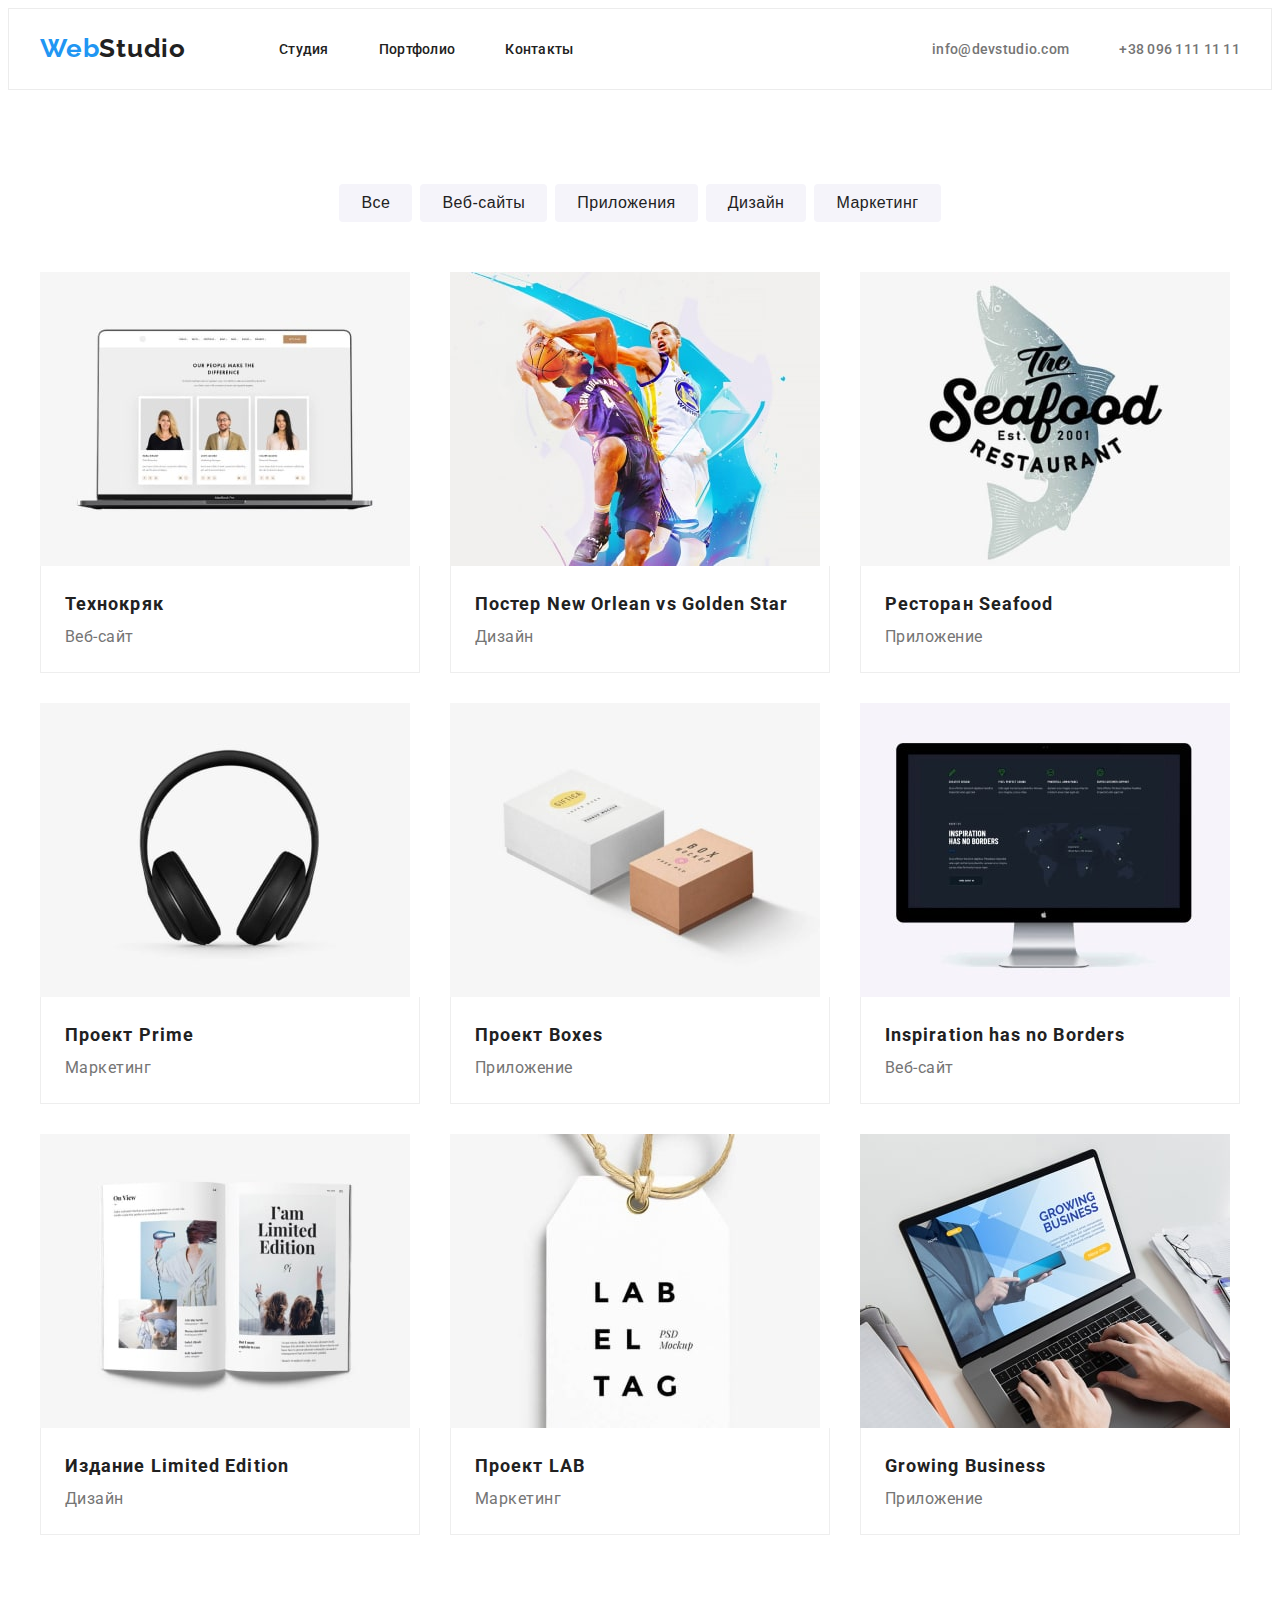
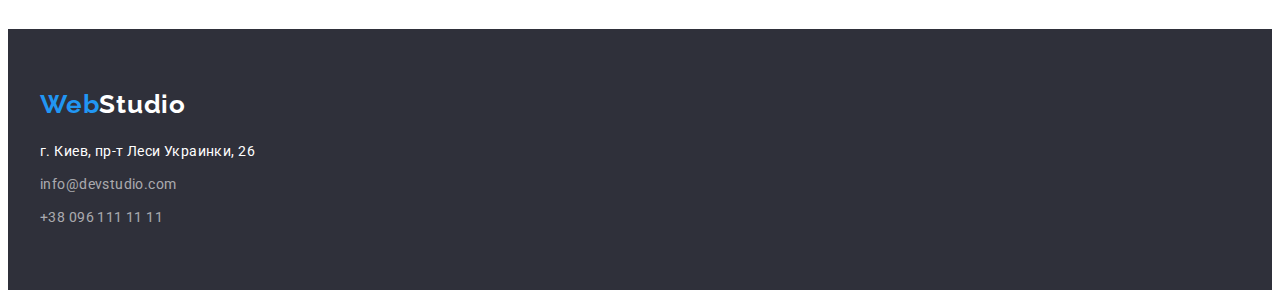
==== portfolio.html @ 81bf01bc "Клонировала" ====
<!DOCTYPE html>
<html lang="ru">
  <head>
    <meta charset="UTF-8" />
    <meta http-equiv="X-UA-Compatible" content="IE=edge" />
    <meta name="viewport" content="width=device-width, initial-scale=1.0" />
    <title>Document</title>
    <link rel="preconnect" href="https://fonts.googleapis.com" />
    <link rel="preconnect" href="https://fonts.gstatic.com" crossorigin />
    <link
      href="https://fonts.googleapis.com/css2?family=Raleway:wght@700&family=Roboto:wght@400;500;700;900&display=swap"
      rel="stylesheet"
    />
    <link
      rel="stylesheet"
      href="https://cdnjs.cloudflare.com/ajax/libs/modern-normalize/1.1.0/modern-normalize.min.css"
      integrity="sha512-wpPYUAdjBVSE4KJnH1VR1HeZfpl1ub8YT/NKx4PuQ5NmX2tKuGu6U/JRp5y+Y8XG2tV+wKQpNHVUX03MfMFn9Q=="
      crossorigin="anonymous"
      referrerpolicy="no-referrer"
    />
    <link rel="stylesheet" href="./css/styles.css" />
  </head>
  <body>
    <header class="header">
      <div class="container header-container">
        <nav class="navigation">
          <a href="" class="logo"><span class="accent">Web</span>Studio</a>
          <ul class="header-list list">
            <li class="header-item">
              <a href="./index.html" class="header-link">Студия</a>
            </li>
            <li class="header-item">
              <a href="./portfolio.html" class="header-link">Портфолио</a>
            </li>
            <li class="header-item">
              <a href="" class="header-link">Контакты</a>
            </li>
          </ul>
        </nav>
        <ul class="header-list-connect list">
          <li class="header-item">
            <a href="mailto:info@devstudio.com" class="header-link-mail"
              >info@devstudio.com</a
            >
          </li>
          <li class="header-item">
            <a href="tel:+380961111111" class="header-link-tel"
              >+38 096 111 11 11</a
            >
          </li>
        </ul>
      </div>
    </header>
    <main>
      <section class="prtf section">
        <div class="container">
          <ul class="prtf-list-btn list">
            <li class="prtf-item-btn">
              <button type="button" class="prtf-btn" style="cursor: pointer">
                Все
              </button>
            </li>
            <li class="prtf-item-btn">
              <button type="button" class="prtf-btn" style="cursor: pointer">
                Веб-сайты
              </button>
            </li>
            <li class="prtf-item-btn">
              <button type="button" class="prtf-btn" style="cursor: pointer">
                Приложения
              </button>
            </li>
            <li class="prtf-item-btn">
              <button type="button" class="prtf-btn" style="cursor: pointer">
                Дизайн
              </button>
            </li>
            <li class="prtf-item-btn">
              <button type="button" class="prtf-btn" style="cursor: pointer">
                Маркетинг
              </button>
            </li>
          </ul>

          <ul class="prtf-list list">
            <li class="prtf-item">
              <img
                src="./images/tehnokryak.jpg"
                alt="страница с сайтом"
                width="370"
                class="prtf-img"
              />
              <div class="prtf-title-content">
                <h4 class="prtf-title">Технокряк</h4>
                <p class="prtf-text">Веб-сайт</p>
              </div>
            </li>
            <li class="prtf-item">
              <img
                src="./images/basket.jpg"
                alt="баскетболисты"
                width="370"
                class="prtf-img"
              />
              <div class="prtf-title-content">
                <h4 class="prtf-title">Постер New Orlean vs Golden Star</h4>
                <p class="prtf-text">Дизайн</p>
              </div>
            </li>
            <li class="prtf-item">
              <img
                src="./images/seafood.jpg"
                alt="лого ресторана"
                width="370"
                class="prtf-img"
              />
              <div class="prtf-title-content">
                <h4 class="prtf-title">Ресторан Seafood</h4>
                <p class="prtf-text">Приложение</p>
              </div>
            </li>
            <li class="prtf-item">
              <img
                src="./images/naushniki.jpg"
                alt="наушники"
                width="370"
                class="prtf-img"
              />
              <div class="prtf-title-content">
                <h4 class="prtf-title">Проект Prime</h4>
                <p class="prtf-text">Маркетинг</p>
              </div>
            </li>
            <li class="prtf-item">
              <img
                src="./images/boxes.jpg"
                alt="две коробки"
                width="370"
                class="prtf-img"
              />
              <div class="prtf-title-content">
                <h4 class="prtf-title">Проект Boxes</h4>
                <p class="prtf-text">Приложение</p>
              </div>
            </li>
            <li class="prtf-item">
              <img
                src="./images/comp.jpg"
                alt="компьютер"
                width="370"
                class="prtf-img"
              />
              <div class="prtf-title-content">
                <h4 class="prtf-title">Inspiration has no Borders</h4>
                <p class="prtf-text">Веб-сайт</p>
              </div>
            </li>
            <li class="prtf-item">
              <img
                src="./images/magazine.jpg"
                alt="журнал"
                width="370"
                class="prtf-img"
              />
              <div class="prtf-title-content">
                <h4 class="prtf-title">Издание Limited Edition</h4>
                <p class="prtf-text">Дизайн</p>
              </div>
            </li>
            <li class="prtf-item">
              <img
                src="./images/lab.jpg"
                alt="лейбл"
                width="370"
                class="prtf-img"
              />
              <div class="prtf-title-content">
                <h4 class="prtf-title">Проект LAB</h4>
                <p class="prtf-text">Маркетинг</p>
              </div>
            </li>
            <li class="prtf-item">
              <img
                src="./images/tablet.jpg"
                alt="планшет"
                width="370"
                class="prtf-img"
              />
              <div class="prtf-title-content">
                <h4 class="prtf-title">Growing Business</h4>
                <p class="prtf-text">Приложение</p>
              </div>
            </li>
          </ul>
        </div>
      </section>
    </main>
    <footer class="footer">
      <div class="container">
        <div class="footer-logo-content">
          <a href="" class="footer-logo"
            >Web<span class="footer-accent">Studio</span></a
          >
        </div>
        <address>
          <ul class="footer-list list">
            <li class="footer-item">
              <a
                href="https://goo.gl/maps/QjUmSCMM7ue8ymKq8"
                target="_blank"
                rel="noopener noreferrer nofollow"
                class="footer-link"
                >г. Киев, пр-т Леси Украинки, 26</a
              >
            </li>
            <li class="footer-item">
              <a href="mailto:info@devstudio.com" class="footer-link-mail"
                >info@devstudio.com</a
              >
            </li>
            <li class="footer-item">
              <a href="tel:+380961111111" class="footer-link-tel"
                >+38 096 111 11 11</a
              >
            </li>
          </ul>
        </address>
      </div>
    </footer>
  </body>
</html>
---- css/styles.css ----
:root {
  --header-text-color: #757575;
  --background: #2f303a;
  --color-nav: #2196f3;
}
p,
h1,
h2,
h3,
h4,
h5,
h6 {
  margin: 0;
}
ul {
  margin: 0;
  padding: 0;
}
img {
  display: block;
  max-width: 100%;
  height: auto;
}
button {
  cursor: pointer;
}

body {
  font-family: "Raleway", sans-serif;
  font-family: "Roboto", sans-serif;
  color: #757575;
}
.list {
  list-style: none;
}
a {
  text-decoration: none;
}

.container {
  width: 1200px;
  padding-left: 15px;
  padding-right: 15px;
  margin: 0 auto;
}

.section {
  padding-top: 94px;
  padding-bottom: 94px;
}

.logo {
  font-family: Raleway;
  font-weight: bold;
  font-size: 26px;
  line-height: 1.19;
  letter-spacing: 0.03em;
  color: #212121;
  margin-right: 93px;
}
.accent {
  color: #2196f3;
}

.header {
  padding-top: 24px;
  padding-bottom: 25px;
  border: 1px solid #ececec;
}

.header-container {
  display: flex;
  align-items: center;
}

.navigation {
  display: flex;
  align-items: center;
}

.header-list {
  display: flex;
}

.header-list-connect {
  display: flex;
  margin-left: auto;
}

.header-item + .header-item {
  margin-left: 50px;
}

.header-link {
  font-weight: 500;
  font-size: 14px;
  line-height: 1.14;
  letter-spacing: 0.02em;
  color: #212121;
  padding: 32px 0;
}
.header-link:hover,
.header-link:focus {
  color: var(--color-nav);
}
.header-link-mail,
.header-link-tel {
  font-weight: 500;
  font-size: 14px;
  line-height: 1.14;
  letter-spacing: 0.02em;
  color: #757575;
  padding: 30px 0;
}
.header-link-mail:hover,
.header-link-tel:hover,
.header-link-mail:focus,
.header-link-tel:focus {
  color: var(--color-nav);
}
/* main */

.hero {
  background: var(--background);
  padding-top: 200px;
  padding-bottom: 200px;
}
.title {
  font-weight: 900;
  font-size: 44px;
  line-height: 1.36;
  text-align: center;
  letter-spacing: 0.06em;
  text-transform: uppercase;
  color: #ffffff;
  margin-bottom: 30px;
}
.btn {
  background: #2196f3;
  box-shadow: 0px 4px 4px rgba(0, 0, 0, 0.15);
  border-radius: 4px;
  border: none;
  font-weight: bold;
  font-size: 16px;
  line-height: 1.87;
  display: flex;
  justify-content: center;
  align-items: center;

  letter-spacing: 0.06em;
  color: #ffffff;
  min-width: 200px;
  height: 50px;
}

.btn-content {
  display: flex;
  justify-content: center;
}

.info-list {
  display: flex;
  justify-content: space-between;
}
.info-item + .info-item {
  margin-left: 30px;
}
.info-name {
  font-weight: bold;
  font-size: 14px;
  line-height: 1.14;
  letter-spacing: 0.03em;
  text-transform: uppercase;
  color: #212121;
  margin-bottom: 10px;
}

.info-text {
  width: 270px;
  height: 75px;
}

.info-text {
  font-size: 14px;
  line-height: 1.71;
  letter-spacing: 0.03em;
  color: var(--header-text-color);
}

.action {
  padding-bottom: 94px;
}

.action-list {
  display: flex;
}

.action-item + .action-item {
  margin-left: 30px;
}

.action-title {
  font-weight: bold;
  font-size: 36px;
  line-height: 1.16;
  text-align: center;
  letter-spacing: 0.03em;
  color: #212121;
  margin-bottom: 50px;
}
/*----------------Наша команда------------------*/
.team {
  background: #f5f4fa;
}
.team-title {
  font-weight: bold;
  font-size: 36px;
  line-height: 1.16;
  text-align: center;
  letter-spacing: 0.03em;
  color: #212121;
  margin-bottom: 50px;
}

.team-list {
  display: flex;
}

.team-item {
  background: #ffffff;
  box-shadow: 0px 1px 3px rgba(0, 0, 0, 0.12), 0px 1px 1px rgba(0, 0, 0, 0.14),
    0px 2px 1px rgba(0, 0, 0, 0.2);
  border-radius: 0px 0px 4px 4px;
}

.team-item + .team-item {
  margin-left: 30px;
}

.team-name-content {
  padding-top: 30px;
  padding-bottom: 30px;
}
.team-name {
  font-weight: 500;
  font-size: 16px;
  line-height: 1.18;
  text-align: center;
  letter-spacing: 0.03em;
  color: #212121;
  margin-bottom: 10px;
}
.team-position {
  font-size: 16px;
  line-height: 1.18;
  text-align: center;
  letter-spacing: 0.03em;
  color: var(--header-text-color);
}
/*-------------FOOTER---------------*/
.footer {
  background: var(--background);
  padding-top: 60px;
  padding-bottom: 60px;
}

.footer-logo-content {
  margin-bottom: 20px;
}
.footer-logo {
  font-family: Raleway;
  font-weight: bold;
  font-size: 26px;
  line-height: 1.19;
  letter-spacing: 0.03em;
  color: #2196f3;
}

.footer-accent {
  color: #ffffff;
}

.footer-item:nth-child(-n + 2) {
  margin-bottom: 9px;
}

.footer-link {
  font-style: normal;
  font-weight: normal;
  font-size: 14px;
  line-height: 1.71;
  letter-spacing: 0.03em;
  color: #ffffff;
}
.footer-link-mail,
.footer-link-tel {
  font-style: normal;
  font-weight: normal;
  font-size: 14px;
  line-height: 1.71;
  letter-spacing: 0.03em;
  color: rgba(255, 255, 255, 0.6);
  margin-top: 9px;
}
.footer-link-mail:hover,
.footer-link-tel:hover,
.footer-link:hover,
.footer-link-mail:focus,
.footer-link-tel:focus,
.footer-link:focus {
  color: var(--color-nav);
}
/*------------------------- Портфолио------------------------------- */
.prtf-list-btn {
  display: flex;
  justify-content: center;
  margin-bottom: 50px;
}

.prtf-item-btn + .prtf-item-btn {
  margin-left: 8px;
}

.prtf-btn {
  background: #f5f4fa;
  border-radius: 4px;
  border: none;
  font-weight: 500;
  font-size: 16px;
  line-height: 1.62;
  text-align: center;
  letter-spacing: 0.03em;
  color: #212121;
  padding: 6px 22px;
}

.prtf-btn:hover,
.prtf-btn:focus {
  background: #2196f3;
  color: #ffffff;
  border: none;
}

.prtf-list {
  display: flex;
  flex-wrap: wrap;
  margin-left: -30px;
}

.prtf-item {
  width: calc(100% / 3 - 30px);
  margin-left: 30px;
  background: #ffffff;
}

.prtf-item:nth-child(-n + 6) {
  margin-bottom: 30px;
}

.prtf-title-content {
  padding: 20px 24px;
  background: #ffffff;
  border-right: 1px solid #eeeeee;
  border-bottom: 1px solid #eeeeee;
  border-left: 1px solid #eeeeee;
}

.prtf-title {
  font-weight: bold;
  font-size: 18px;
  line-height: 2;
  letter-spacing: 0.06em;
  color: #212121;
}
.prtf-text {
  font-size: 16px;
  line-height: 30px;
  letter-spacing: 0.03em;
  color: #757575;
}
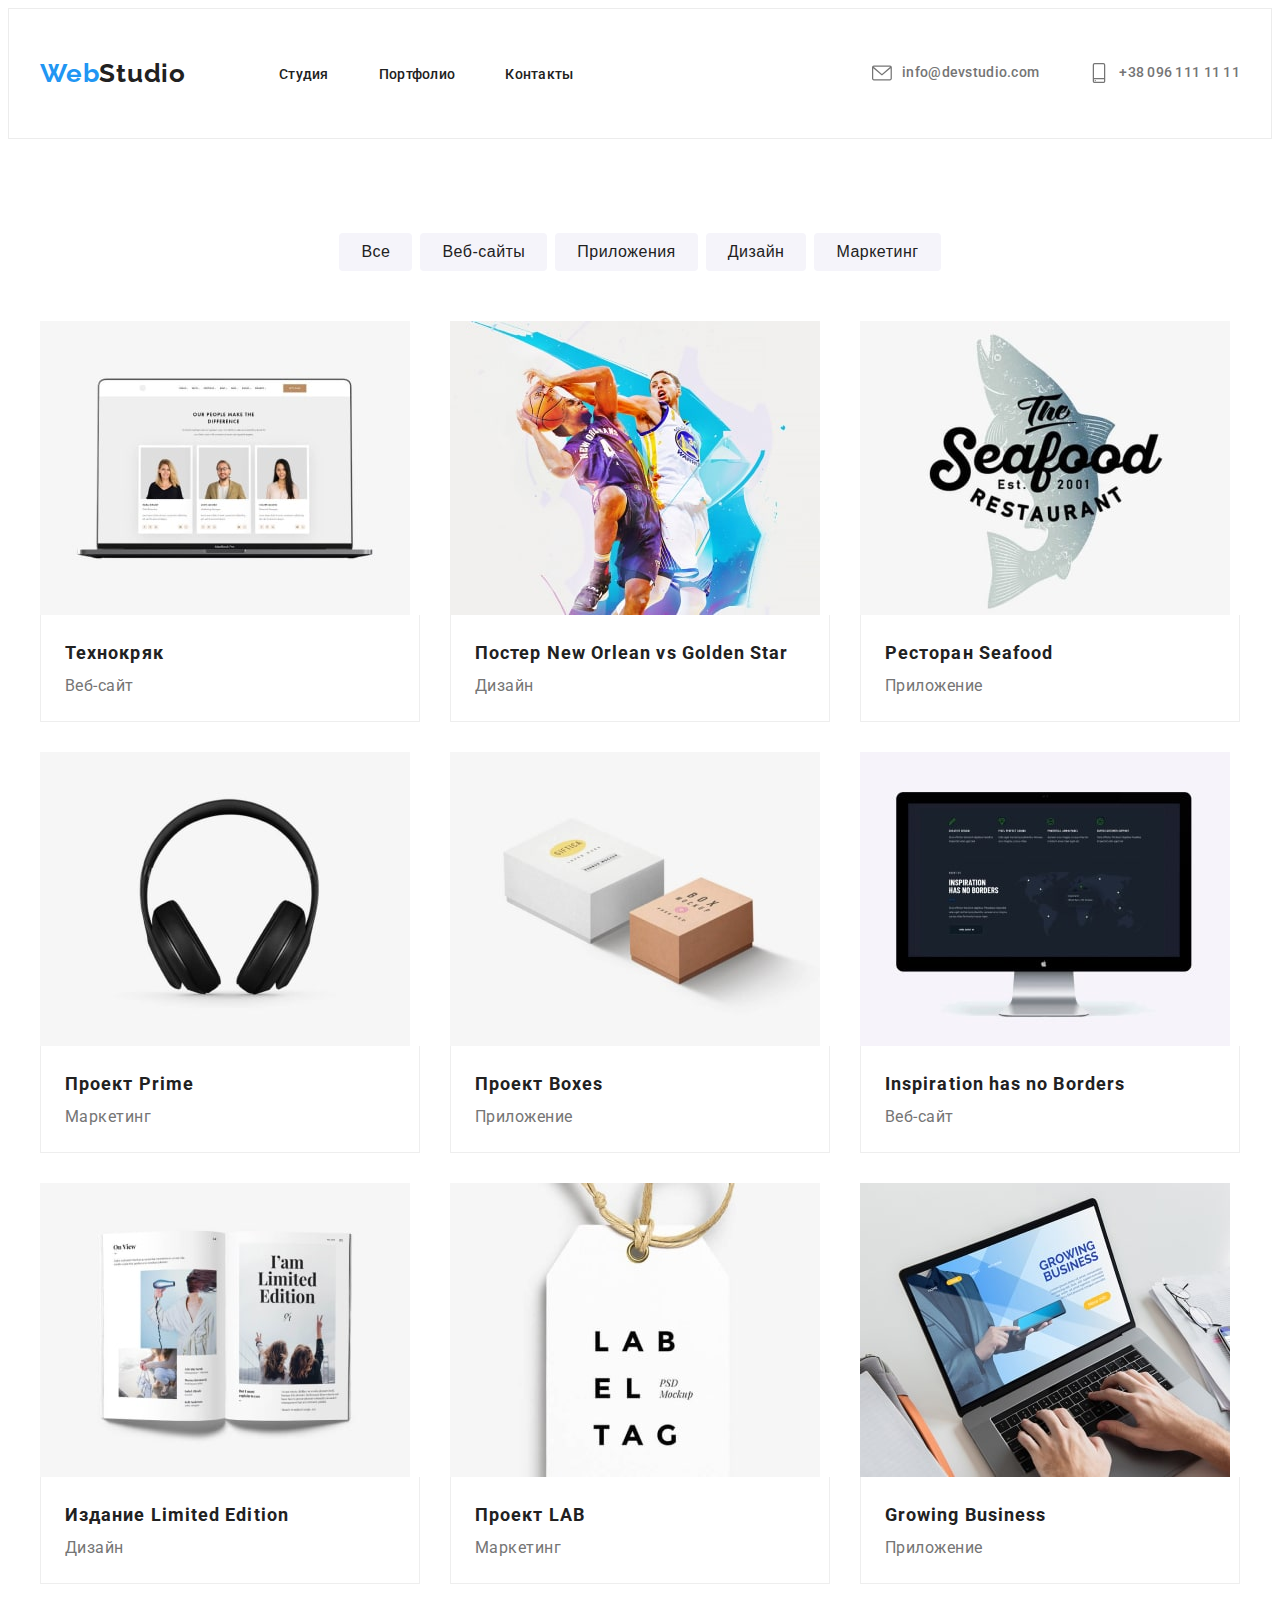
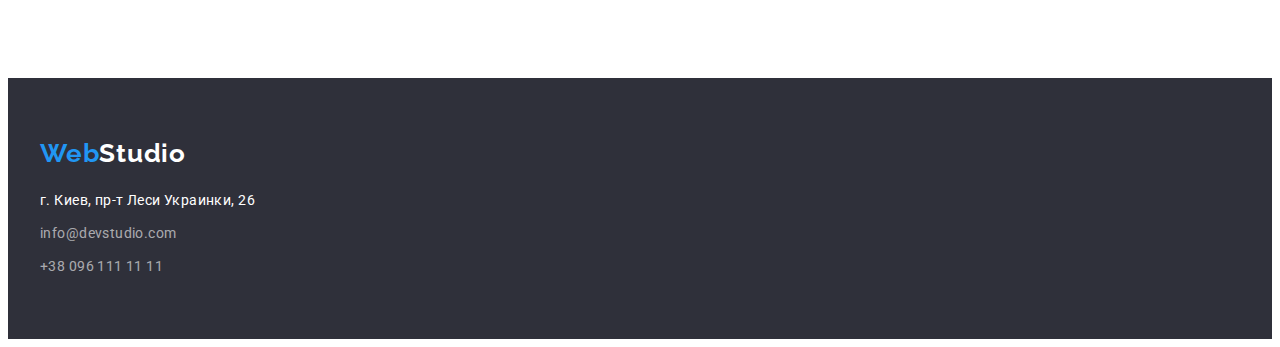
==== commit 4811a4bf: "header-link" ====
--- a/portfolio.html
+++ b/portfolio.html
@@ -39,13 +39,19 @@
         </nav>
         <ul class="header-list-connect list">
           <li class="header-item">
-            <a href="mailto:info@devstudio.com" class="header-link-mail"
-              >info@devstudio.com</a
+            <a href="mailto:info@devstudio.com" class="header-link-mail">
+              <svg class="header-link-icon" width="20" height="20">
+                <use href="./images/icons.svg#icon-envelope"></use>
+              </svg>
+              info@devstudio.com</a
             >
           </li>
           <li class="header-item">
-            <a href="tel:+380961111111" class="header-link-tel"
-              >+38 096 111 11 11</a
+            <a href="tel:+380961111111" class="header-link-tel">
+              <svg class="header-link-icon" width="20" height="20">
+                <use href="./images/icons.svg#icon-smartphone"></use>
+              </svg>
+              +38 096 111 11 11</a
             >
           </li>
         </ul>
--- a/css/styles.css
+++ b/css/styles.css
@@ -111,7 +111,16 @@
   letter-spacing: 0.02em;
   color: #757575;
   padding: 30px 0;
-}
+  display: flex;
+  align-items: center;
+  justify-content: center;
+}
+
+.header-link-icon {
+  fill: currentColor;
+  margin-right: 10px;
+}
+
 .header-link-mail:hover,
 .header-link-tel:hover,
 .header-link-mail:focus,
@@ -122,6 +131,15 @@
 
 .hero {
   background: var(--background);
+  background-image: linear-gradient(
+      rgba(47, 48, 58, 0.4),
+      rgba(47, 48, 58, 0.4)
+    ),
+    url(../images/hero-bg.jpg);
+  background-repeat: no-repeat;
+  background-position: center;
+  block-size: cover;
+  /* flex-grow: 1; */
   padding-top: 200px;
   padding-bottom: 200px;
 }
@@ -256,6 +274,36 @@
   text-align: center;
   letter-spacing: 0.03em;
   color: var(--header-text-color);
+  margin-bottom: 16px;
+}
+
+.team-social-list {
+  display: flex;
+  justify-content: center;
+}
+
+.team-social-link {
+  width: 44px;
+  height: 44px;
+  border-radius: 50px;
+  display: flex;
+  align-items: center;
+  justify-content: center;
+  color: #afb1b8;
+}
+
+.team-social-icon {
+  fill: currentColor;
+}
+
+.team-social-link:hover,
+.team-social-link:focus {
+  background-color: #2196f3;
+  color: #ffffff;
+}
+
+.team-social-item + .team-social-item {
+  margin-left: 10px;
 }
 /*-------------FOOTER---------------*/
 .footer {
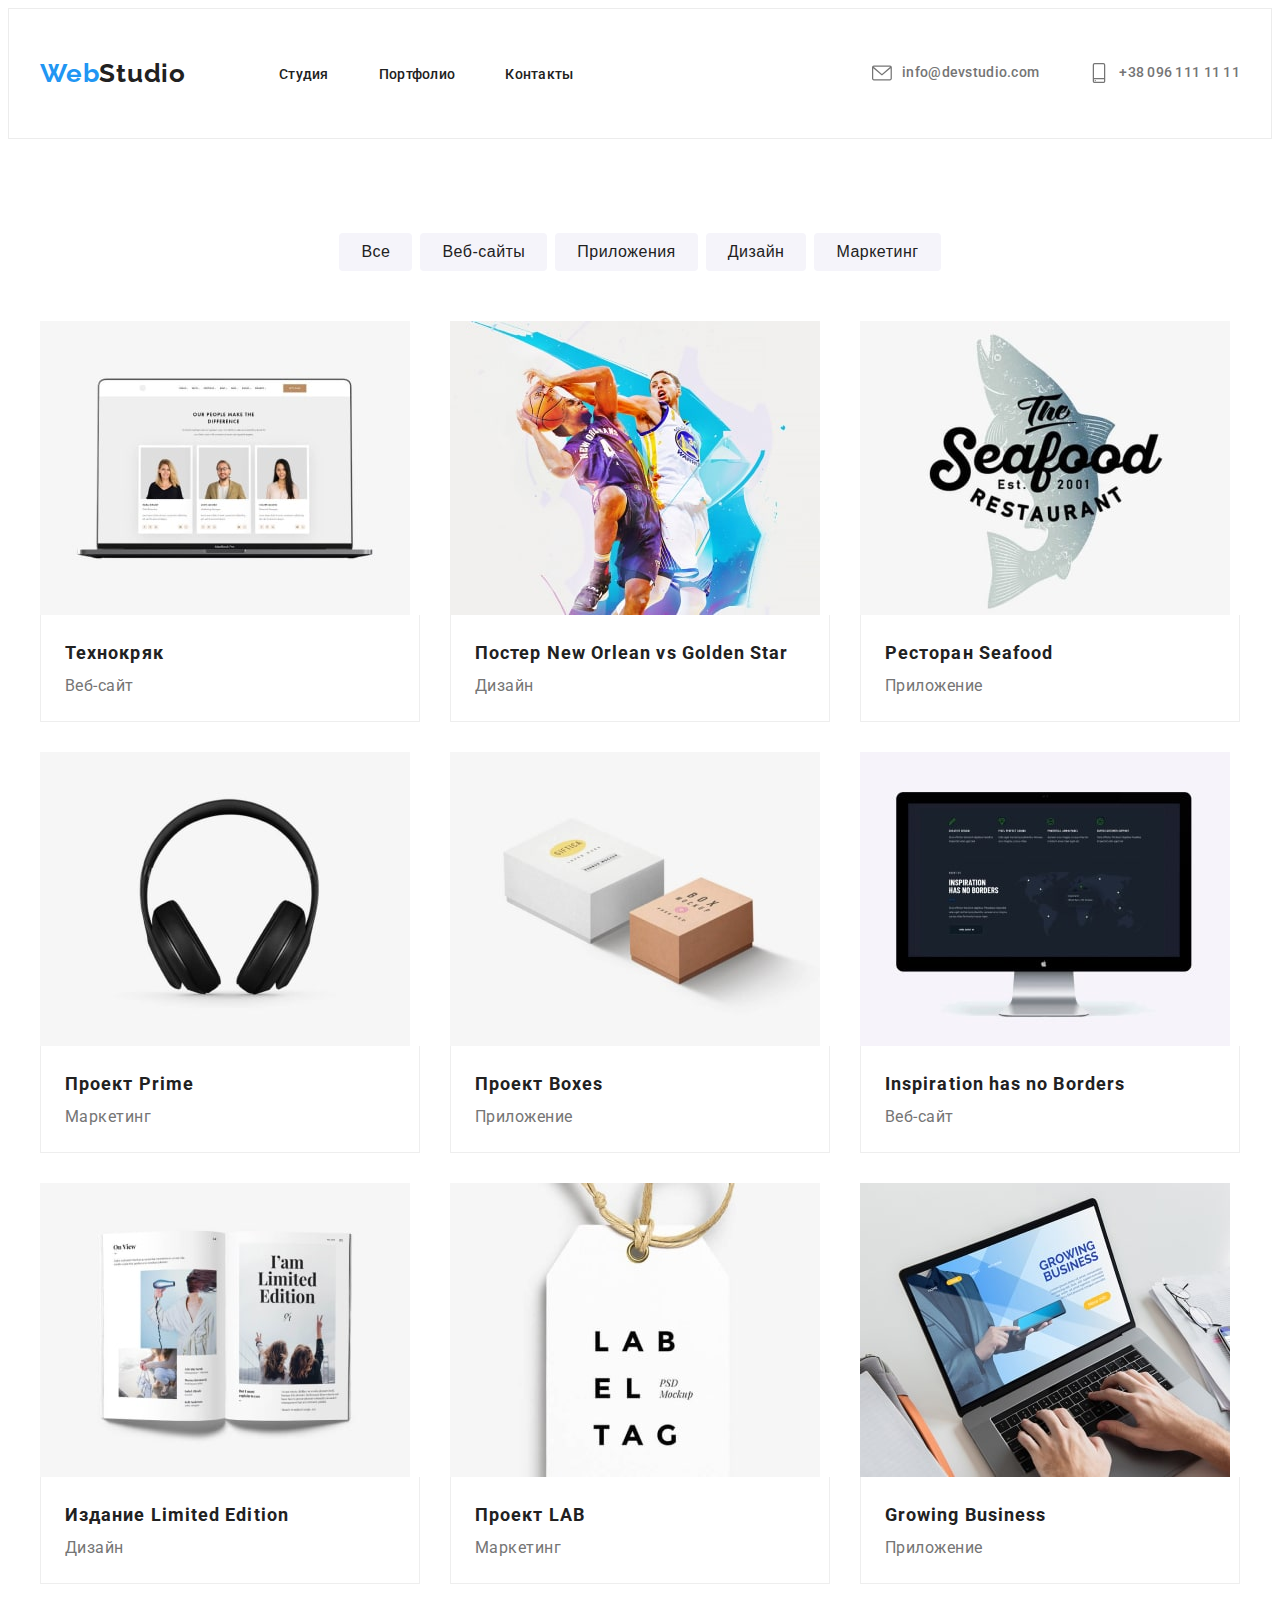
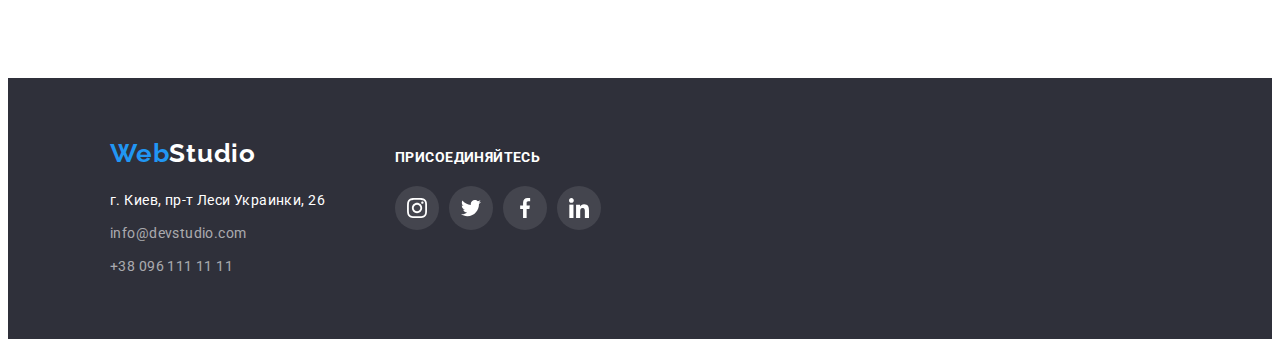
==== commit 7bad0b7b: "footer icon prtf" ====
--- a/portfolio.html
+++ b/portfolio.html
@@ -202,35 +202,70 @@
       </section>
     </main>
     <footer class="footer">
-      <div class="container">
-        <div class="footer-logo-content">
-          <a href="" class="footer-logo"
-            >Web<span class="footer-accent">Studio</span></a
-          >
+      <div class="container footer-container">
+        <div class="footer-contetn">
+          <div class="footer-logo-content">
+            <a href="" class="footer-logo"
+              >Web<span class="footer-accent">Studio</span></a
+            >
+          </div>
+          <address>
+            <ul class="footer-list list">
+              <li class="footer-item">
+                <a
+                  href="https://goo.gl/maps/QjUmSCMM7ue8ymKq8"
+                  target="_blank"
+                  rel="noopener noreferrer nofollow"
+                  class="footer-link"
+                  >г. Киев, пр-т Леси Украинки, 26</a
+                >
+              </li>
+              <li class="footer-item">
+                <a href="mailto:info@devstudio.com" class="footer-link-mail"
+                  >info@devstudio.com</a
+                >
+              </li>
+              <li class="footer-item">
+                <a href="tel:+380961111111" class="footer-link-tel"
+                  >+38 096 111 11 11</a
+                >
+              </li>
+            </ul>
+          </address>
         </div>
-        <address>
-          <ul class="footer-list list">
-            <li class="footer-item">
-              <a
-                href="https://goo.gl/maps/QjUmSCMM7ue8ymKq8"
-                target="_blank"
-                rel="noopener noreferrer nofollow"
-                class="footer-link"
-                >г. Киев, пр-т Леси Украинки, 26</a
-              >
-            </li>
-            <li class="footer-item">
-              <a href="mailto:info@devstudio.com" class="footer-link-mail"
-                >info@devstudio.com</a
-              >
-            </li>
-            <li class="footer-item">
-              <a href="tel:+380961111111" class="footer-link-tel"
-                >+38 096 111 11 11</a
-              >
-            </li>
-          </ul>
-        </address>
+        <div class="footer-contetn">
+          <h4 class="footer-text">присоединяйтесь</h4>
+          <ul class="footer-social-list list">
+            <li class="footer-social-item">
+              <a href="" class="footer-social-link">
+                <svg class="footer-social-icon" width="20" height="20">
+                  <use href="./images/icons.svg#icon-instagram-2"></use>
+                </svg>
+              </a>
+            </li>
+            <li class="footer-social-item">
+              <a href="" class="footer-social-link">
+                <svg class="footer-social-icon" width="20" height="20">
+                  <use href="./images/icons.svg#icon-twitter-1"></use>
+                </svg>
+              </a>
+            </li>
+            <li class="footer-social-item">
+              <a href="" class="footer-social-link">
+                <svg class="footer-social-icon" width="20" height="20">
+                  <use href="./images/icons.svg#icon-facebook-1"></use>
+                </svg>
+              </a>
+            </li>
+            <li class="footer-social-item">
+              <a href="" class="footer-social-link">
+                <svg class="footer-social-icon" width="20" height="20">
+                  <use href="./images/icons.svg#icon-linkedin-1"></use>
+                </svg>
+              </a>
+            </li>
+          </ul>
+        </div>
       </div>
     </footer>
   </body>
--- a/css/styles.css
+++ b/css/styles.css
@@ -312,6 +312,11 @@
   padding-bottom: 60px;
 }
 
+.footer-container {
+  display: flex;
+  align-items: baseline;
+}
+
 .footer-logo-content {
   margin-bottom: 20px;
 }
@@ -358,6 +363,50 @@
 .footer-link:focus {
   color: var(--color-nav);
 }
+
+.footer-social-list {
+  display: flex;
+}
+
+.footer-contetn {
+  display: flex;
+  flex-direction: column;
+  margin-left: 70px;
+}
+
+.footer-text {
+  font-size: 14px;
+  line-height: 1.14;
+  letter-spacing: 0.03em;
+  text-transform: uppercase;
+  color: #ffffff;
+  margin-bottom: 20px;
+}
+
+.footer-social-link {
+  width: 44px;
+  height: 44px;
+  border-radius: 50px;
+  display: flex;
+  align-items: center;
+  justify-content: center;
+  background-color: rgba(255, 255, 255, 0.1);
+  color: #ffffff;
+}
+
+.footer-social-icon {
+  fill: currentColor;
+}
+
+.footer-social-link:hover,
+.footer-social-link:focus {
+  background-color: #2196f3;
+  color: #ffffff;
+}
+
+.footer-social-item + .footer-social-item {
+  margin-left: 10px;
+}
 /*------------------------- Портфолио------------------------------- */
 .prtf-list-btn {
   display: flex;
